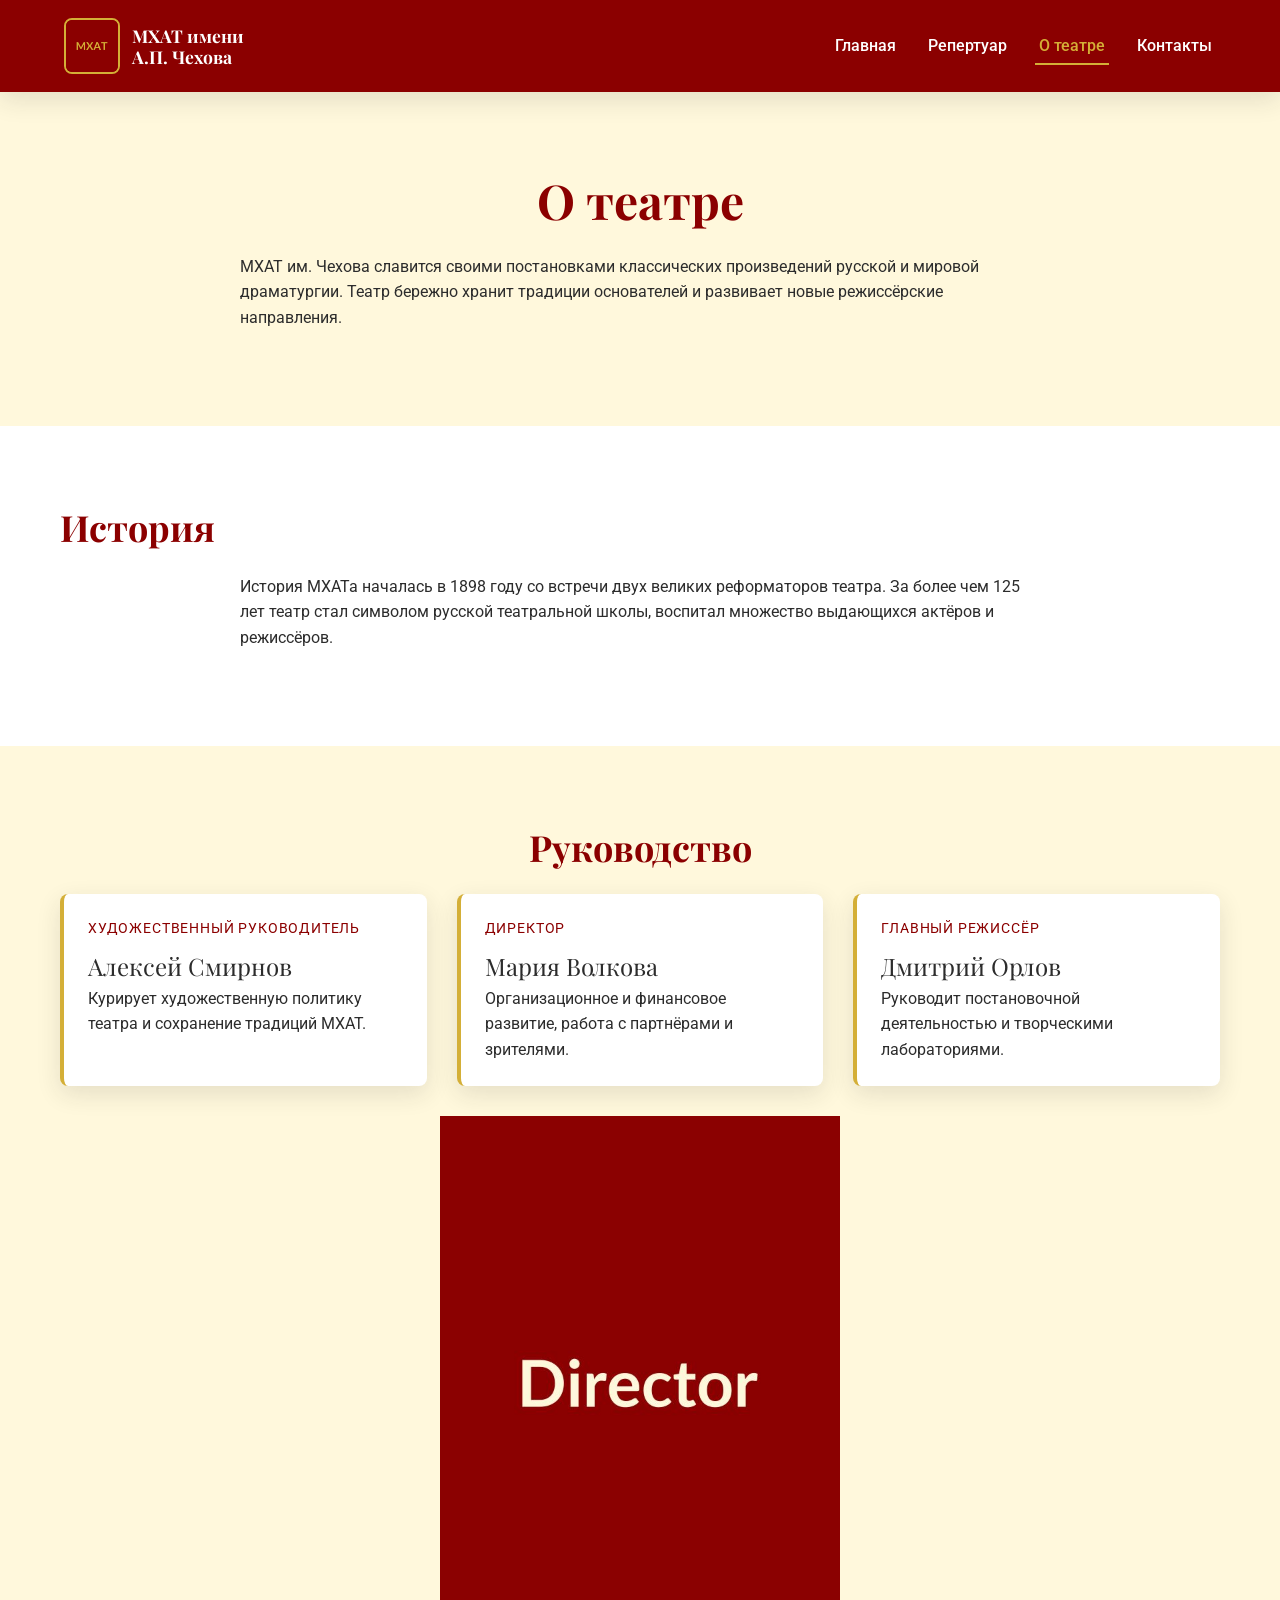
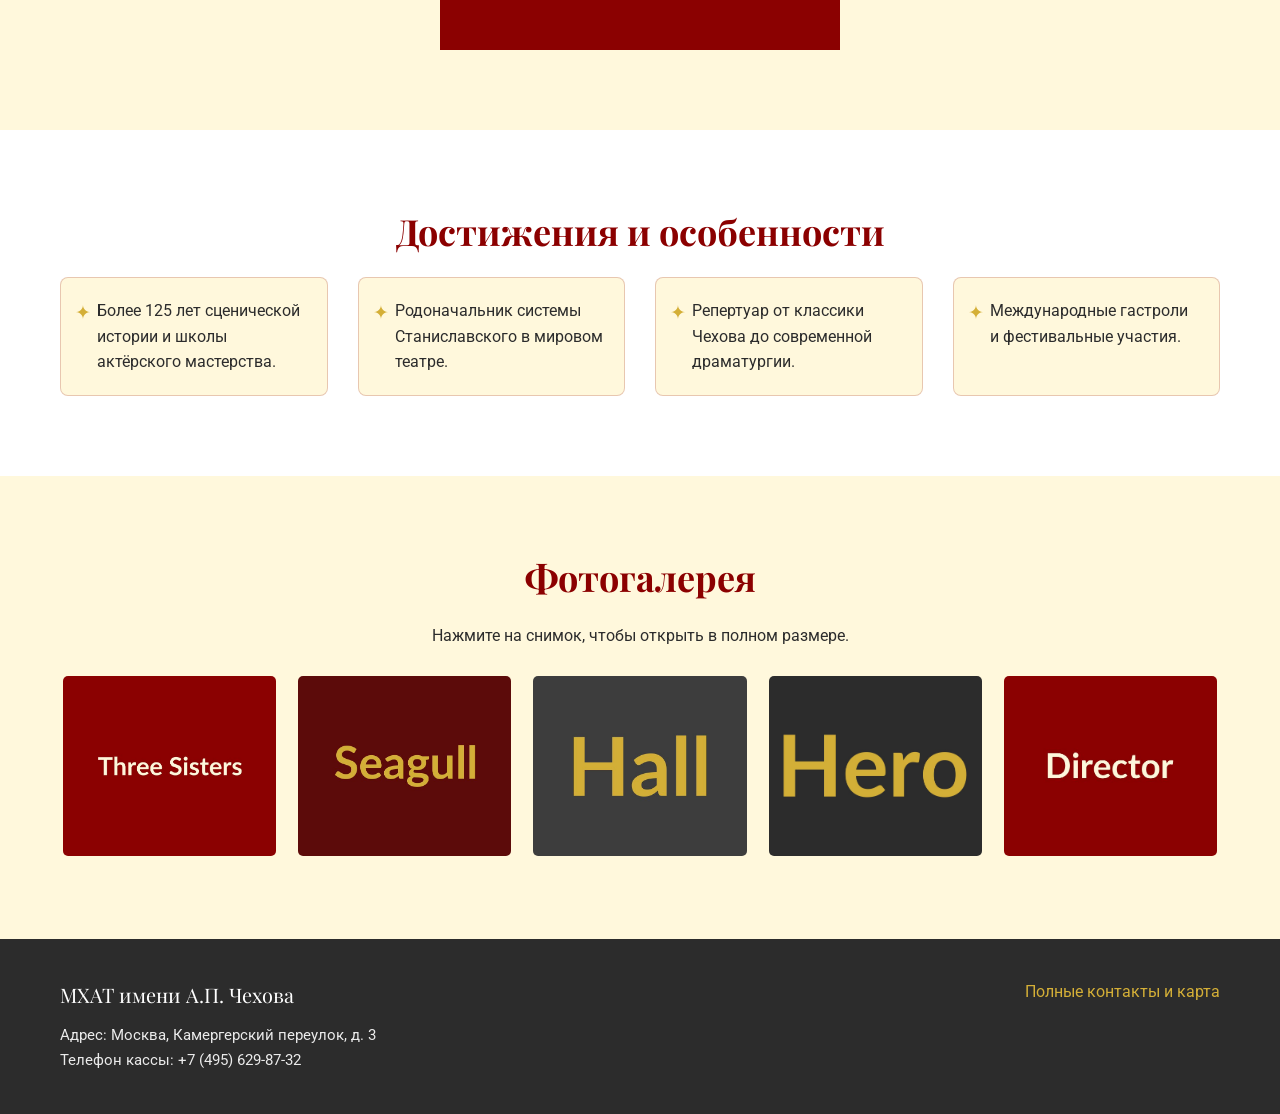
==== about.html @ 4606003e "base project with placeholders" ====
<!DOCTYPE html>
<html lang="ru">
  <head>
    <meta charset="UTF-8" />
    <meta name="viewport" content="width=device-width, initial-scale=1.0" />
    <title>О театре — МХАТ имени Чехова</title>
    <link rel="preconnect" href="https://fonts.googleapis.com" />
    <link rel="preconnect" href="https://fonts.gstatic.com" crossorigin />
    <link
      href="https://fonts.googleapis.com/css2?family=Playfair+Display:wght@500;700&family=Roboto:wght@400;500;700&display=swap"
      rel="stylesheet"
    />
    <link rel="stylesheet" href="css/reset.css" />
    <link rel="stylesheet" href="css/style.css" />
    <link rel="stylesheet" href="css/responsive.css" />
  </head>
  <body data-page="about">
    <div class="page-loader" id="page-loader" aria-hidden="true">
      <div class="page-loader__spinner" role="status" aria-label="Загрузка"></div>
    </div>

    <header class="site-header">
      <div class="site-header__inner">
        <a class="site-logo" href="index.html">
          <img src="resources/images/logo.png" width="56" height="56" alt="Логотип МХАТ имени Чехова" loading="eager" />
          <span class="site-logo__text">МХАТ имени А.П.&nbsp;Чехова</span>
        </a>
        <button class="nav-toggle" type="button" aria-label="Открыть меню" aria-expanded="false">
          <span></span>
          <span></span>
          <span></span>
        </button>
        <nav class="nav" aria-label="Основная навигация">
          <ul class="nav__list">
            <li><a class="nav__link" href="index.html" data-nav="home">Главная</a></li>
            <li><a class="nav__link" href="repertoire.html" data-nav="repertoire">Репертуар</a></li>
            <li><a class="nav__link" href="about.html" data-nav="about">О театре</a></li>
            <li><a class="nav__link" href="contacts.html" data-nav="contacts">Контакты</a></li>
          </ul>
        </nav>
      </div>
    </header>

    <main>
      <section class="section">
        <div class="container">
          <h1 class="section__title reveal">О театре</h1>
          <div class="text-block reveal">
            <p id="about-theater-text">Загрузка…</p>
          </div>
        </div>
      </section>

      <section class="section" style="background: var(--white)">
        <div class="container">
          <h2 class="section__title section__title--left reveal">История</h2>
          <article class="text-block reveal">
            <p id="history-text">Загрузка истории…</p>
          </article>
        </div>
      </section>

      <section class="section">
        <div class="container">
          <h2 class="section__title reveal">Руководство</h2>
          <div class="leadership">
            <article class="leadership-card reveal">
              <p class="leadership-card__role">Художественный руководитель</p>
              <p class="leadership-card__name">Алексей Смирнов</p>
              <p>Курирует художественную политику театра и сохранение традиций МХАТ.</p>
            </article>
            <article class="leadership-card reveal">
              <p class="leadership-card__role">Директор</p>
              <p class="leadership-card__name">Мария Волкова</p>
              <p>Организационное и финансовое развитие, работа с партнёрами и зрителями.</p>
            </article>
            <article class="leadership-card reveal">
              <p class="leadership-card__role">Главный режиссёр</p>
              <p class="leadership-card__name">Дмитрий Орлов</p>
              <p>Руководит постановочной деятельностью и творческими лабораториями.</p>
            </article>
          </div>
          <div class="reveal" style="max-width: 400px; margin: 0 auto">
            <img
              src="resources/images/director.jpg"
              alt="Портрет для раздела о руководстве театра"
              width="600"
              height="800"
              loading="lazy"
            />
          </div>
        </div>
      </section>

      <section class="section achievements">
        <div class="container">
          <h2 class="section__title reveal">Достижения и особенности</h2>
          <ul class="achievements__list">
            <li class="reveal">Более 125 лет сценической истории и школы актёрского мастерства.</li>
            <li class="reveal">Родоначальник системы Станиславского в мировом театре.</li>
            <li class="reveal">Репертуар от классики Чехова до современной драматургии.</li>
            <li class="reveal">Международные гастроли и фестивальные участия.</li>
          </ul>
        </div>
      </section>

      <section class="section">
        <div class="container">
          <h2 class="section__title reveal">Фотогалерея</h2>
          <p class="text-block reveal" style="text-align: center; margin-bottom: 24px">
            Нажмите на снимок, чтобы открыть в полном размере.
          </p>
          <div class="gallery" id="photo-gallery">
            <button type="button" data-full="resources/images/performance-1.jpg" aria-label="Открыть фото: Три сестры">
              <img src="resources/images/performance-1.jpg" alt="Сцена из спектакля Три сестры" loading="lazy" width="800" height="600" />
            </button>
            <button type="button" data-full="resources/images/performance-2.jpg" aria-label="Открыть фото: Чайка">
              <img src="resources/images/performance-2.jpg" alt="Сцена из спектакля Чайка" loading="lazy" width="800" height="600" />
            </button>
            <button type="button" data-full="resources/images/theater-hall.jpg" aria-label="Открыть фото: Зрительный зал">
              <img src="resources/images/theater-hall.jpg" alt="Зрительный зал театра" loading="lazy" width="800" height="600" />
            </button>
            <button type="button" data-full="resources/images/hero-image.jpg" aria-label="Открыть фото: Фасад и афиша">
              <img src="resources/images/hero-image.jpg" alt="Театральная афиша и атмосфера МХАТ" loading="lazy" width="1600" height="900" />
            </button>
            <button type="button" data-full="resources/images/director.jpg" aria-label="Открыть фото: Режиссёрская работа">
              <img src="resources/images/director.jpg" alt="За кулисами и режиссёрская работа" loading="lazy" width="600" height="800" />
            </button>
          </div>
        </div>
      </section>
    </main>

    <div class="modal" id="gallery-modal" role="dialog" aria-modal="true" aria-label="Просмотр фотографии">
      <div class="modal__content">
        <button type="button" class="modal__close" id="gallery-modal-close" aria-label="Закрыть">&times;</button>
        <img src="" alt="" id="gallery-modal-img" />
      </div>
    </div>

    <footer class="site-footer">
      <div class="container site-footer__inner">
        <div>
          <p class="site-footer__brand">МХАТ имени А.П.&nbsp;Чехова</p>
          <p class="footer-contacts" id="footer-contacts">Загрузка контактов…</p>
        </div>
        <p><a href="contacts.html">Полные контакты и карта</a></p>
      </div>
    </footer>

    <script src="js/main.js" defer></script>
  </body>
</html>
---- css/style.css ----
:root {
  --primary-color: #8b0000;
  --accent-color: #d4af37;
  --bg-color: #fff8dc;
  --text-color: #2c2c2c;
  --white: #ffffff;
  --shadow: 0 8px 24px rgba(44, 44, 44, 0.12);
  --radius: 8px;
  --transition: 0.25s ease;
  --container: 1200px;
  --section-pad: 80px 0;
  --grid-gap: 30px;
}

html {
  scroll-behavior: smooth;
}

body {
  font-family: "Roboto", sans-serif;
  font-size: 16px;
  line-height: 1.6;
  color: var(--text-color);
  background-color: var(--bg-color);
  min-height: 100vh;
  display: grid;
  grid-template-rows: auto 1fr auto;
}

h1,
h2,
h3 {
  font-family: "Playfair Display", serif;
  font-weight: 700;
  line-height: 1.2;
}

h1 {
  font-size: 48px;
}

h2 {
  font-size: 36px;
}

h3 {
  font-size: 28px;
}

p {
  font-size: 16px;
}

.container {
  width: 100%;
  max-width: var(--container);
  margin: 0 auto;
  padding: 0 20px;
}

.site-header {
  background: var(--primary-color);
  color: var(--white);
  position: sticky;
  top: 0;
  z-index: 100;
  box-shadow: var(--shadow);
}

.site-header__inner {
  display: flex;
  align-items: center;
  justify-content: space-between;
  gap: var(--grid-gap);
  padding: 16px 20px;
  max-width: var(--container);
  margin: 0 auto;
}

.site-logo {
  display: flex;
  align-items: center;
  gap: 12px;
  transition: opacity var(--transition);
}

.site-logo:hover {
  opacity: 0.9;
}

.site-logo img {
  width: 56px;
  height: 56px;
  object-fit: cover;
  border-radius: var(--radius);
  border: 2px solid var(--accent-color);
}

.site-logo__text {
  font-family: "Playfair Display", serif;
  font-size: 1.1rem;
  font-weight: 700;
  max-width: 200px;
  line-height: 1.2;
}

.nav-toggle {
  display: none;
  flex-direction: column;
  gap: 6px;
  padding: 8px;
  z-index: 110;
}

.nav-toggle span {
  display: block;
  width: 28px;
  height: 3px;
  background: var(--white);
  border-radius: 2px;
  transition: transform var(--transition), opacity var(--transition);
}

body.menu-open .nav-toggle span:nth-child(1) {
  transform: translateY(9px) rotate(45deg);
}

body.menu-open .nav-toggle span:nth-child(2) {
  opacity: 0;
}

body.menu-open .nav-toggle span:nth-child(3) {
  transform: translateY(-9px) rotate(-45deg);
}

.nav {
  display: flex;
  align-items: center;
}

.nav__list {
  display: flex;
  flex-wrap: wrap;
  gap: 8px 24px;
  align-items: center;
}

.nav__link {
  padding: 8px 4px;
  font-weight: 500;
  border-bottom: 2px solid transparent;
  transition: color var(--transition), border-color var(--transition), transform var(--transition);
}

.nav__link:hover {
  color: var(--accent-color);
  transform: translateY(-1px);
}

.nav__link.is-active {
  color: var(--accent-color);
  border-bottom-color: var(--accent-color);
}

main {
  min-width: 0;
}

.section {
  padding: var(--section-pad);
}

.section--hero {
  padding: 0;
  position: relative;
  min-height: 72vh;
  display: flex;
  align-items: center;
  justify-content: center;
  color: var(--white);
  text-align: center;
}

.section--hero::before {
  content: "";
  position: absolute;
  inset: 0;
  background: linear-gradient(
      rgba(44, 44, 44, 0.65),
      rgba(139, 0, 0, 0.55)
    ),
    url("../resources/images/hero-image.jpg") center / cover no-repeat;
  z-index: 0;
}

.hero__content {
  position: relative;
  z-index: 1;
  padding: 100px 20px;
  max-width: 800px;
}

.hero__content h1 {
  text-shadow: 0 2px 12px rgba(0, 0, 0, 0.4);
  margin-bottom: 16px;
}

.hero__lead {
  font-size: 1.25rem;
  opacity: 0.95;
}

.section__title {
  color: var(--primary-color);
  margin-bottom: 24px;
  text-align: center;
}

.section__title--left {
  text-align: left;
}

.text-block {
  max-width: 800px;
  margin: 0 auto;
}

.text-block p {
  margin-bottom: 1rem;
}

.video-section .video-wrap {
  max-width: 900px;
  margin: 0 auto;
  border-radius: var(--radius);
  overflow: hidden;
  box-shadow: var(--shadow);
  border: 3px solid var(--accent-color);
}

.video-wrap video {
  width: 100%;
  aspect-ratio: 16 / 9;
  object-fit: cover;
  background: var(--text-color);
}

.announcements {
  background: var(--white);
}

.announcements__grid {
  display: grid;
  grid-template-columns: repeat(auto-fit, minmax(280px, 1fr));
  gap: var(--grid-gap);
}

.announcement-card {
  background: var(--bg-color);
  border-radius: var(--radius);
  overflow: hidden;
  box-shadow: var(--shadow);
  transition: transform var(--transition), box-shadow var(--transition);
  border: 1px solid rgba(139, 0, 0, 0.15);
}

.announcement-card:hover {
  transform: translateY(-6px);
  box-shadow: 0 16px 40px rgba(44, 44, 44, 0.18);
}

.announcement-card img {
  width: 100%;
  height: 200px;
  object-fit: cover;
}

.announcement-card__body {
  padding: 20px;
}

.announcement-card__body h3 {
  font-size: 1.35rem;
  margin-bottom: 8px;
  color: var(--primary-color);
}

.announcement-card__meta {
  font-size: 0.9rem;
  color: #666;
  margin-bottom: 12px;
}

.btn {
  display: inline-block;
  padding: 12px 28px;
  background: var(--primary-color);
  color: var(--white);
  font-weight: 500;
  border-radius: var(--radius);
  border: 2px solid var(--primary-color);
  transition: background var(--transition), color var(--transition), transform var(--transition),
    box-shadow var(--transition);
}

.btn:hover {
  background: var(--accent-color);
  color: var(--text-color);
  border-color: var(--accent-color);
  transform: translateY(-2px);
  box-shadow: var(--shadow);
}

.btn--outline {
  background: transparent;
  color: var(--primary-color);
}

.btn--outline:hover {
  background: var(--primary-color);
  color: var(--white);
}

.table-wrap {
  overflow-x: auto;
  margin-bottom: var(--grid-gap);
  border-radius: var(--radius);
  box-shadow: var(--shadow);
  background: var(--white);
}

.repertoire-table {
  width: 100%;
  min-width: 640px;
}

.repertoire-table th,
.repertoire-table td {
  padding: 16px;
  text-align: left;
  border-bottom: 1px solid rgba(44, 44, 44, 0.1);
}

.repertoire-table th {
  background: var(--primary-color);
  color: var(--white);
  font-weight: 600;
}

.repertoire-table tr:hover td {
  background: rgba(212, 175, 55, 0.12);
}

.repertoire-cards {
  display: grid;
  grid-template-columns: repeat(auto-fit, minmax(300px, 1fr));
  gap: var(--grid-gap);
}

.repertoire-card {
  background: var(--white);
  border-radius: var(--radius);
  overflow: hidden;
  box-shadow: var(--shadow);
  transition: transform var(--transition);
}

.repertoire-card:hover {
  transform: scale(1.02);
}

.repertoire-card img {
  width: 100%;
  height: 220px;
  object-fit: cover;
}

.repertoire-card__body {
  padding: 20px;
}

.leadership {
  display: grid;
  grid-template-columns: repeat(auto-fit, minmax(260px, 1fr));
  gap: var(--grid-gap);
  margin-bottom: var(--grid-gap);
}

.leadership-card {
  background: var(--white);
  padding: 24px;
  border-radius: var(--radius);
  box-shadow: var(--shadow);
  border-left: 4px solid var(--accent-color);
  transition: transform var(--transition);
}

.leadership-card:hover {
  transform: translateX(4px);
}

.leadership-card__role {
  font-size: 0.85rem;
  text-transform: uppercase;
  letter-spacing: 0.06em;
  color: var(--primary-color);
  margin-bottom: 8px;
}

.leadership-card__name {
  font-family: "Playfair Display", serif;
  font-size: 1.5rem;
  color: var(--text-color);
}

.achievements {
  background: var(--white);
}

.achievements__list {
  display: grid;
  grid-template-columns: repeat(auto-fit, minmax(240px, 1fr));
  gap: var(--grid-gap);
}

.achievements__list li {
  padding: 20px;
  background: var(--bg-color);
  border-radius: var(--radius);
  border: 1px solid rgba(139, 0, 0, 0.2);
  position: relative;
  padding-left: 36px;
}

.achievements__list li::before {
  content: "✦";
  position: absolute;
  left: 14px;
  color: var(--accent-color);
  font-size: 1.2rem;
}

.gallery {
  display: grid;
  grid-template-columns: repeat(auto-fill, minmax(200px, 1fr));
  gap: 16px;
}

.gallery button {
  padding: 0;
  border-radius: var(--radius);
  overflow: hidden;
  cursor: pointer;
  border: 3px solid transparent;
  transition: border-color var(--transition), transform var(--transition);
}

.gallery button:hover,
.gallery button:focus-visible {
  border-color: var(--accent-color);
  transform: scale(1.03);
  outline: none;
}

.gallery button img {
  width: 100%;
  height: 180px;
  object-fit: cover;
}

.contacts-layout {
  display: grid;
  grid-template-columns: 1fr 1fr;
  gap: var(--grid-gap);
  align-items: start;
}

.contacts-text {
  background: var(--white);
  padding: 28px;
  border-radius: var(--radius);
  box-shadow: var(--shadow);
  white-space: pre-line;
  line-height: 1.8;
}

#map {
  width: 100%;
  height: 400px;
  border-radius: var(--radius);
  overflow: hidden;
  box-shadow: var(--shadow);
  border: 2px solid var(--accent-color);
  background: #e8e4d8;
}

.contact-form {
  margin-top: var(--grid-gap);
  max-width: 640px;
  background: var(--white);
  padding: 32px;
  border-radius: var(--radius);
  box-shadow: var(--shadow);
}

.contact-form label {
  display: block;
  margin-bottom: 8px;
  font-weight: 500;
  color: var(--primary-color);
}

.contact-form input,
.contact-form textarea {
  width: 100%;
  padding: 12px 14px;
  margin-bottom: 20px;
  border: 1px solid rgba(44, 44, 44, 0.25);
  border-radius: var(--radius);
  transition: border-color var(--transition), box-shadow var(--transition);
}

.contact-form input:focus,
.contact-form textarea:focus {
  outline: none;
  border-color: var(--primary-color);
  box-shadow: 0 0 0 3px rgba(139, 0, 0, 0.15);
}

.contact-form textarea {
  min-height: 140px;
  resize: vertical;
}

.contact-form .error-msg {
  color: var(--primary-color);
  font-size: 0.875rem;
  margin-top: -12px;
  margin-bottom: 12px;
  display: none;
}

.contact-form .error-msg.is-visible {
  display: block;
}

.site-footer {
  background: var(--text-color);
  color: var(--white);
  padding: 40px 0;
  margin-top: auto;
}

.site-footer a {
  color: var(--accent-color);
  transition: color var(--transition);
}

.site-footer a:hover {
  color: var(--white);
}

.site-footer__inner {
  display: flex;
  flex-wrap: wrap;
  gap: var(--grid-gap);
  justify-content: space-between;
  align-items: flex-start;
}

.site-footer__brand {
  font-family: "Playfair Display", serif;
  font-size: 1.25rem;
  margin-bottom: 12px;
}

.footer-contacts {
  font-size: 0.95rem;
  line-height: 1.7;
  opacity: 0.9;
  max-width: 360px;
}

.page-loader {
  position: fixed;
  inset: 0;
  background: rgba(255, 248, 220, 0.85);
  display: flex;
  align-items: center;
  justify-content: center;
  z-index: 1000;
  opacity: 0;
  visibility: hidden;
  transition: opacity var(--transition), visibility var(--transition);
}

.page-loader.is-active {
  opacity: 1;
  visibility: visible;
}

.page-loader__spinner {
  width: 48px;
  height: 48px;
  border: 4px solid rgba(139, 0, 0, 0.2);
  border-top-color: var(--primary-color);
  border-radius: 50%;
  animation: spin 0.8s linear infinite;
}

@keyframes spin {
  to {
    transform: rotate(360deg);
  }
}

.reveal {
  opacity: 0;
  transform: translateY(24px);
  transition: opacity 0.6s ease, transform 0.6s ease;
}

.reveal.is-visible {
  opacity: 1;
  transform: translateY(0);
}

.modal {
  position: fixed;
  inset: 0;
  z-index: 500;
  display: flex;
  align-items: center;
  justify-content: center;
  padding: 20px;
  background: rgba(0, 0, 0, 0.82);
  opacity: 0;
  visibility: hidden;
  transition: opacity var(--transition), visibility var(--transition);
}

.modal.is-open {
  opacity: 1;
  visibility: visible;
}

.modal__content {
  position: relative;
  max-width: min(90vw, 1000px);
  max-height: 90vh;
}

.modal__content img {
  max-height: 85vh;
  width: auto;
  margin: 0 auto;
  border-radius: var(--radius);
  box-shadow: 0 16px 48px rgba(0, 0, 0, 0.5);
}

.modal__close {
  position: absolute;
  top: -44px;
  right: 0;
  color: var(--white);
  font-size: 2rem;
  line-height: 1;
  padding: 8px;
  transition: color var(--transition), transform var(--transition);
}

.modal__close:hover {
  color: var(--accent-color);
  transform: scale(1.1);
}
---- css/responsive.css ----
/* Base: mobile-first from 320px */

@media (min-width: 320px) {
  h1 {
    font-size: clamp(2rem, 8vw, 48px);
  }

  h2 {
    font-size: clamp(1.5rem, 5vw, 36px);
  }

  h3 {
    font-size: clamp(1.25rem, 4vw, 28px);
  }
}

@media (max-width: 767px) {
  .nav-toggle {
    display: flex;
  }

  .nav {
    position: fixed;
    top: 0;
    right: 0;
    width: min(320px, 88vw);
    height: 100vh;
    background: var(--primary-color);
    padding: 100px 28px 40px;
    transform: translateX(100%);
    visibility: hidden;
    transition: transform 0.35s ease, visibility 0.35s ease;
    box-shadow: -8px 0 32px rgba(0, 0, 0, 0.25);
    z-index: 95;
  }

  body.menu-open::before {
    content: "";
    position: fixed;
    inset: 0;
    background: rgba(44, 44, 44, 0.45);
    z-index: 90;
    animation: fadeIn 0.35s ease;
  }

  @keyframes fadeIn {
    from {
      opacity: 0;
    }
    to {
      opacity: 1;
    }
  }

  body.menu-open .nav {
    transform: translateX(0);
    visibility: visible;
  }

  .nav__list {
    flex-direction: column;
    align-items: flex-start;
    gap: 0;
  }

  .nav__link {
    display: block;
    width: 100%;
    padding: 16px 0;
    border-bottom: 1px solid rgba(255, 255, 255, 0.15);
  }

  .contacts-layout {
    grid-template-columns: 1fr;
  }

  #map {
    height: 280px;
  }

  .section--hero .hero__content {
    padding: 72px 16px;
  }
}

@media (min-width: 768px) {
  .nav {
    transform: none;
    visibility: visible;
  }
}

@media (min-width: 1024px) {
  .site-header__inner {
    padding: 18px 24px;
  }

  .hero__content {
    padding: 120px 24px;
  }
}

@media (min-width: 1440px) {
  :root {
    --container: 1320px;
  }

  .container {
    padding: 0 32px;
  }
}
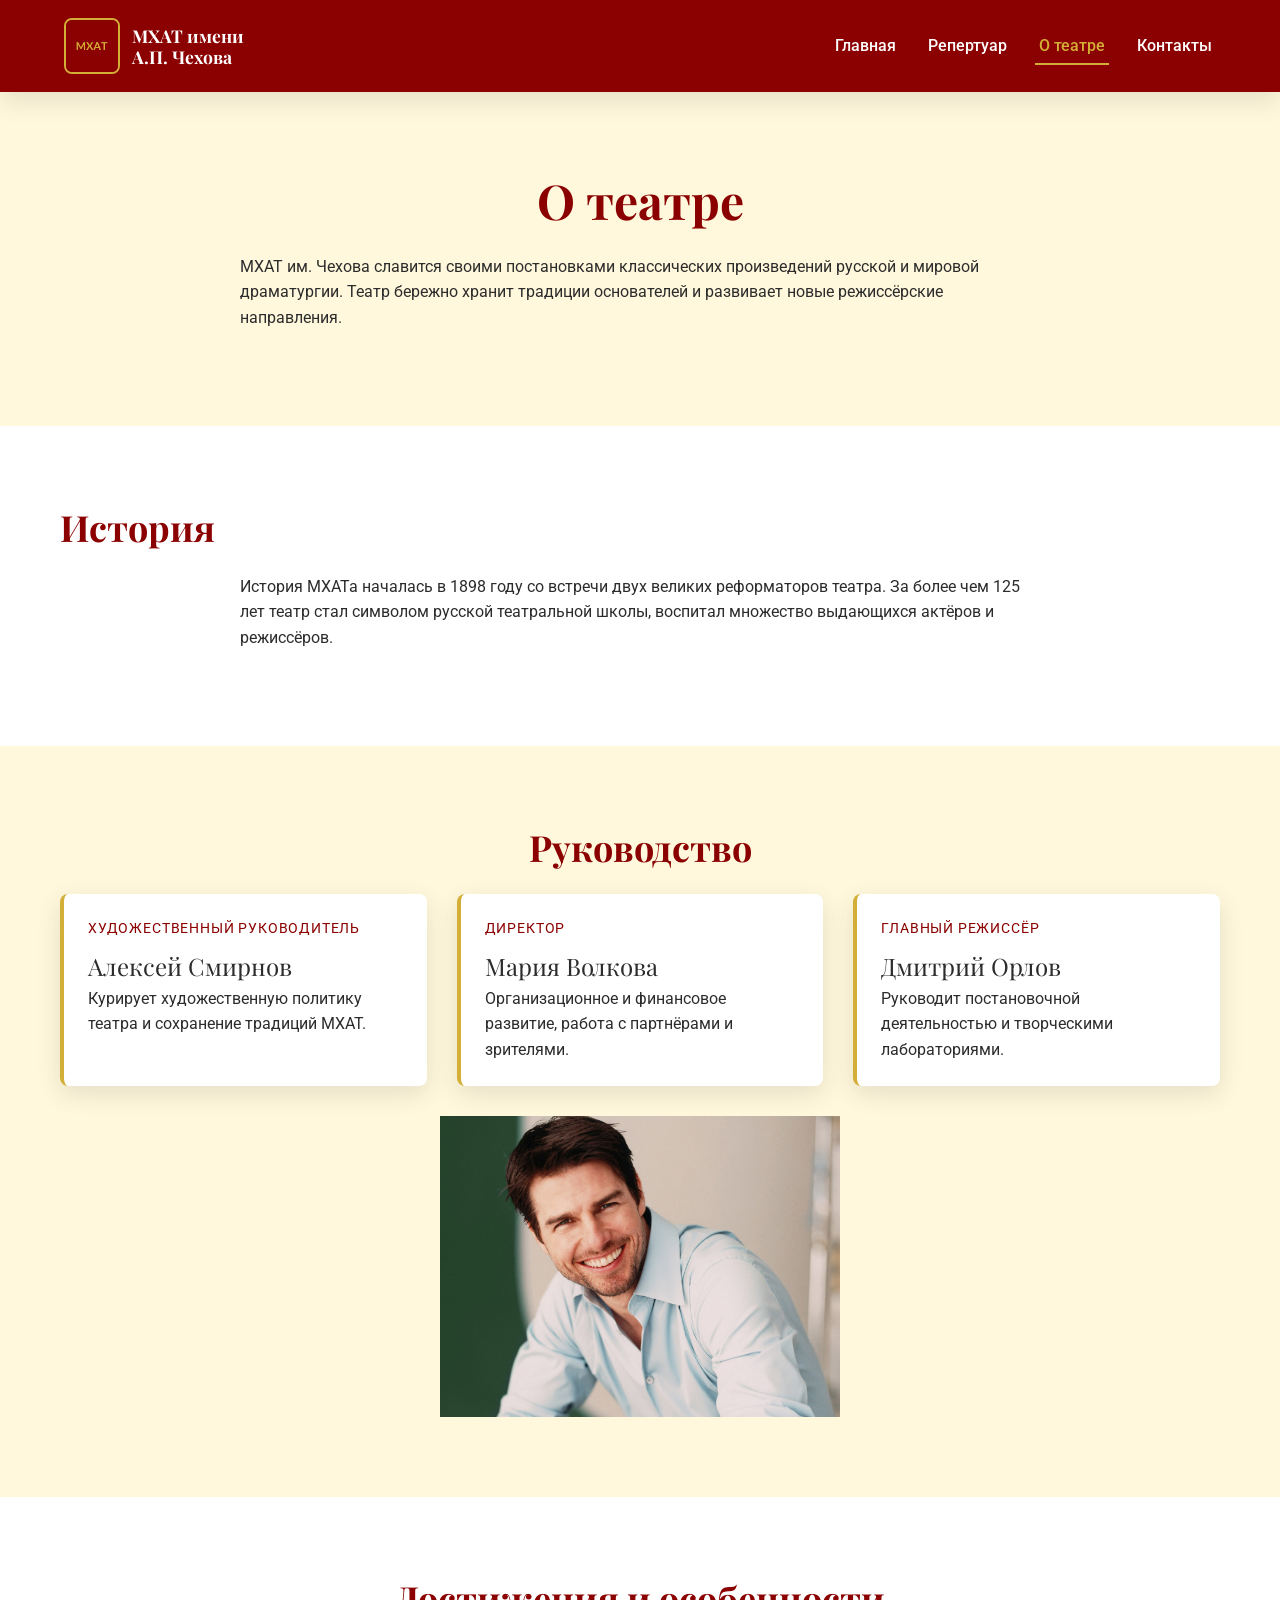
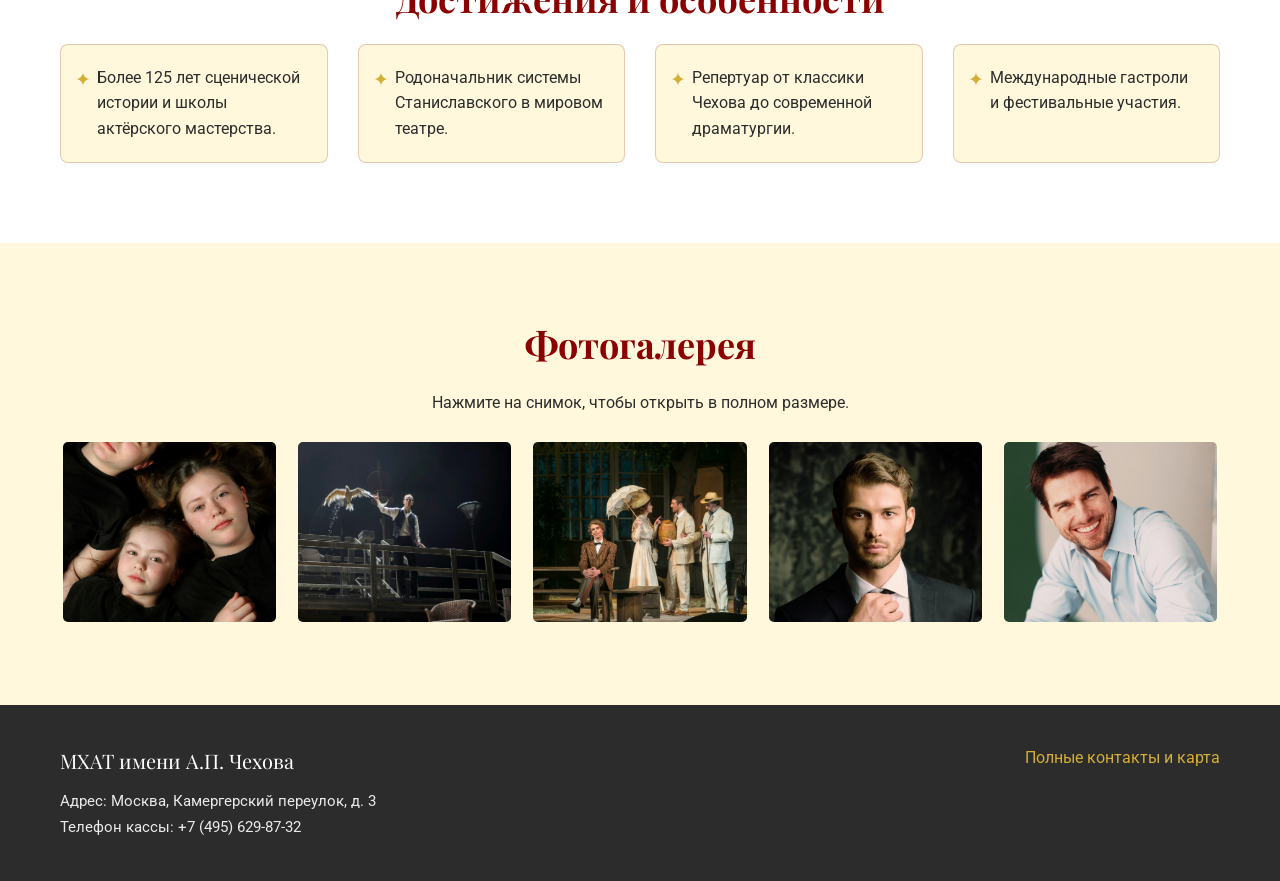
==== commit a976b778: "replace placeholders + fix map point" ====
--- a/about.html
+++ b/about.html
@@ -4,6 +4,7 @@
     <meta charset="UTF-8" />
     <meta name="viewport" content="width=device-width, initial-scale=1.0" />
     <title>О театре — МХАТ имени Чехова</title>
+    <link rel="icon" href="favicon.ico" type="image/png" />
     <link rel="preconnect" href="https://fonts.googleapis.com" />
     <link rel="preconnect" href="https://fonts.gstatic.com" crossorigin />
     <link
@@ -117,7 +118,7 @@
             <button type="button" data-full="resources/images/performance-2.jpg" aria-label="Открыть фото: Чайка">
               <img src="resources/images/performance-2.jpg" alt="Сцена из спектакля Чайка" loading="lazy" width="800" height="600" />
             </button>
-            <button type="button" data-full="resources/images/theater-hall.jpg" aria-label="Открыть фото: Зрительный зал">
+            <button type="button" data-full="resources/images/theater-hall.jpg" aria-label="Открыть фото: Вишневый сад">
               <img src="resources/images/theater-hall.jpg" alt="Зрительный зал театра" loading="lazy" width="800" height="600" />
             </button>
             <button type="button" data-full="resources/images/hero-image.jpg" aria-label="Открыть фото: Фасад и афиша">
--- a/css/style.css
+++ b/css/style.css
@@ -189,7 +189,7 @@
       rgba(44, 44, 44, 0.65),
       rgba(139, 0, 0, 0.55)
     ),
-    url("../resources/images/hero-image.jpg") center / cover no-repeat;
+    url("../resources/images/female-mime-sitting-chair.jpg") center / cover no-repeat;
   z-index: 0;
 }
 
